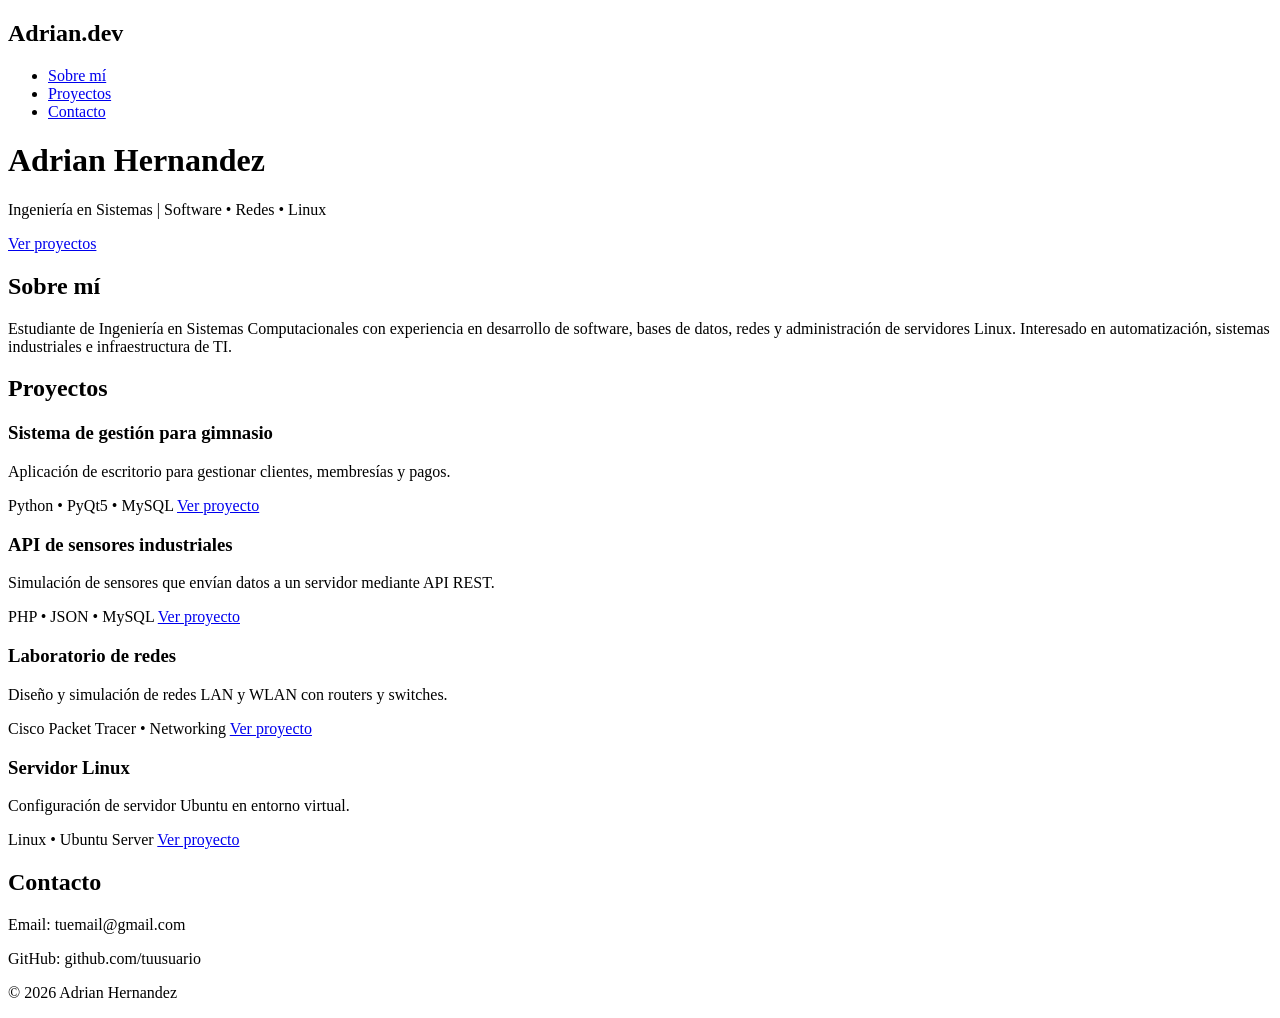
==== index.html @ b77ecefe "Create index.html" ====
<!DOCTYPE html>
<html lang="es">
<head>
<meta charset="UTF-8">
<meta name="viewport" content="width=device-width, initial-scale=1.0">
<title>Adrian Hernandez | Portafolio</title>
<link rel="stylesheet" href="css/styles.css">
</head>

<body>

<header>
  <nav class="navbar">
    <h2 class="logo">Adrian.dev</h2>
    <ul>
      <li><a href="#about">Sobre mí</a></li>
      <li><a href="#projects">Proyectos</a></li>
      <li><a href="#contact">Contacto</a></li>
    </ul>
  </nav>

  <div class="hero">
    <h1>Adrian Hernandez</h1>
    <p>Ingeniería en Sistemas | Software • Redes • Linux</p>
    <a href="#projects" class="btn">Ver proyectos</a>
  </div>
</header>

<section id="about" class="about">
  <h2>Sobre mí</h2>
  <p>
  Estudiante de Ingeniería en Sistemas Computacionales con experiencia en
  desarrollo de software, bases de datos, redes y administración de servidores Linux.
  Interesado en automatización, sistemas industriales e infraestructura de TI.
  </p>
</section>

<section id="projects" class="projects">
<h2>Proyectos</h2>

<div class="cards">

<div class="card">
<h3>Sistema de gestión para gimnasio</h3>
<p>Aplicación de escritorio para gestionar clientes, membresías y pagos.</p>
<span>Python • PyQt5 • MySQL</span>
<a href="#">Ver proyecto</a>
</div>

<div class="card">
<h3>API de sensores industriales</h3>
<p>Simulación de sensores que envían datos a un servidor mediante API REST.</p>
<span>PHP • JSON • MySQL</span>
<a href="#">Ver proyecto</a>
</div>

<div class="card">
<h3>Laboratorio de redes</h3>
<p>Diseño y simulación de redes LAN y WLAN con routers y switches.</p>
<span>Cisco Packet Tracer • Networking</span>
<a href="#">Ver proyecto</a>
</div>

<div class="card">
<h3>Servidor Linux</h3>
<p>Configuración de servidor Ubuntu en entorno virtual.</p>
<span>Linux • Ubuntu Server</span>
<a href="#">Ver proyecto</a>
</div>

</div>
</section>

<section id="contact" class="contact">
<h2>Contacto</h2>
<p>Email: tuemail@gmail.com</p>
<p>GitHub: github.com/tuusuario</p>
</section>

<footer>
<p>© 2026 Adrian Hernandez</p>
</footer>

</body>
</html>
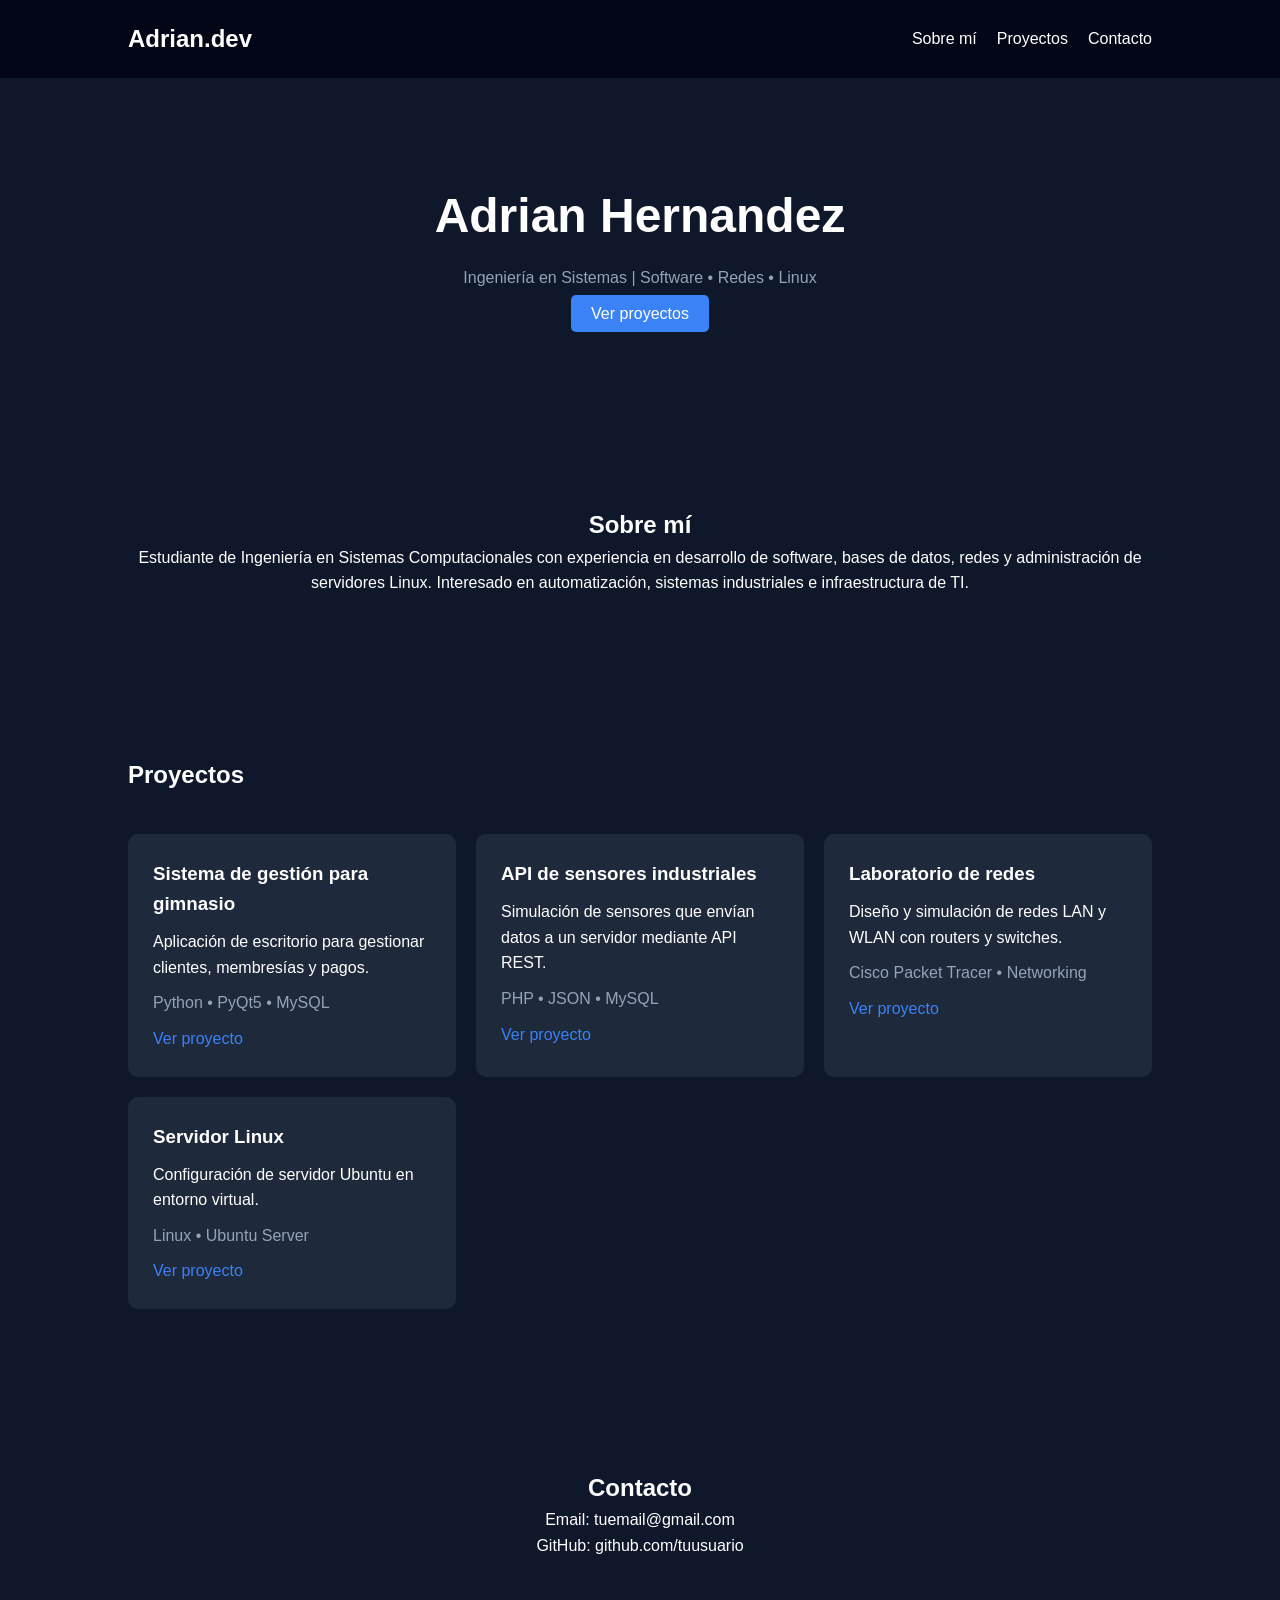
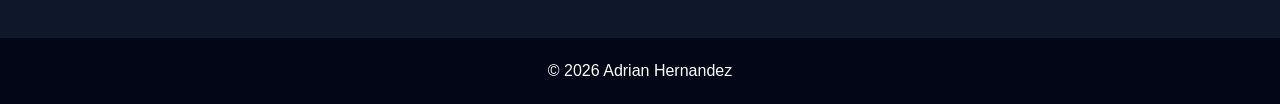
==== commit 72a1b505: "Update index.html" ====
--- a/index.html
+++ b/index.html
@@ -4,7 +4,7 @@
 <meta charset="UTF-8">
 <meta name="viewport" content="width=device-width, initial-scale=1.0">
 <title>Adrian Hernandez | Portafolio</title>
-<link rel="stylesheet" href="css/styles.css">
+<link rel="stylesheet" href="css/style.css">
 </head>
 
 <body>
--- a/css/style.css
+++ b/css/style.css
@@ -0,0 +1,111 @@
+*{
+margin:0;
+padding:0;
+box-sizing:border-box;
+font-family:Arial, Helvetica, sans-serif;
+}
+
+body{
+background:#0f172a;
+color:white;
+line-height:1.6;
+}
+
+.navbar{
+display:flex;
+justify-content:space-between;
+align-items:center;
+padding:20px 10%;
+background:#020617;
+position:sticky;
+top:0;
+}
+
+.navbar ul{
+display:flex;
+list-style:none;
+}
+
+.navbar li{
+margin-left:20px;
+}
+
+.navbar a{
+color:white;
+text-decoration:none;
+}
+
+.hero{
+text-align:center;
+padding:100px 20px;
+}
+
+.hero h1{
+font-size:3rem;
+}
+
+.hero p{
+margin:10px 0;
+color:#94a3b8;
+}
+
+.btn{
+background:#3b82f6;
+padding:10px 20px;
+border-radius:5px;
+color:white;
+text-decoration:none;
+}
+
+.about{
+padding:80px 10%;
+text-align:center;
+}
+
+.projects{
+padding:80px 10%;
+}
+
+.cards{
+display:grid;
+grid-template-columns:repeat(auto-fit,minmax(250px,1fr));
+gap:20px;
+margin-top:40px;
+}
+
+.card{
+background:#1e293b;
+padding:25px;
+border-radius:10px;
+transition:0.3s;
+}
+
+.card:hover{
+transform:translateY(-5px);
+}
+
+.card h3{
+margin-bottom:10px;
+}
+
+.card span{
+display:block;
+margin:10px 0;
+color:#94a3b8;
+}
+
+.card a{
+color:#3b82f6;
+text-decoration:none;
+}
+
+.contact{
+padding:80px 10%;
+text-align:center;
+}
+
+footer{
+text-align:center;
+padding:20px;
+background:#020617;
+}
